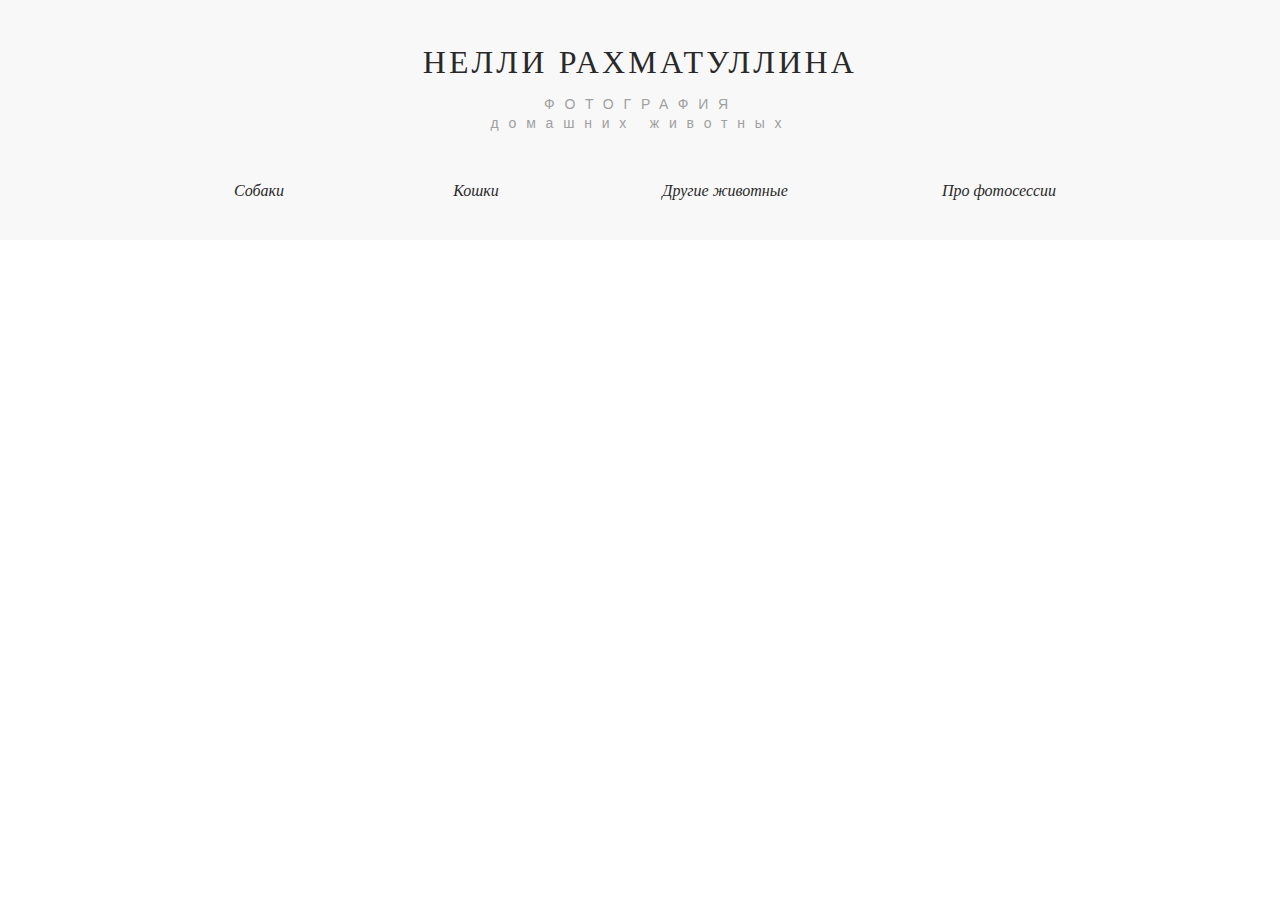
==== index.html @ 31e3484d "Add files via upload" ====
<!DOCTYPE html>
<html lang="RU">
	<head>
		<meta charset="UTF-8">
		<title>Фотография домашних животных | Фотограф Нелли Рахматуллина</title>
		<link rel="stylesheet" href="style.css">
		<link rel="icon" type="image" href="favicon.ico">
		<script src="script.js"></script>
	</head>
	<body>
		<div class="site-container">
			<header class="header">
				<div сlass="header-row-1">
					<h1>
						<a href="https://nellyfotoufa.wixsite.com/website" target="_self">НЕЛЛИ РАХМАТУЛЛИНА</a>
					</h1>
				</div>
				<div class="header-row-2-3">
					<p class="header-paragraph">
						<a href="https://nellyfotoufa.wixsite.com/website" target="_self">ФОТОГРАФИЯ </br> домашних животных</a>
					</p>
				</div>
				<div class="menu">
					<nav>
						<ul>
							<li class="menu-dogs">
								<p class="menu-item">
									<a href="https://nellyfotoufa.wixsite.com/website/dogs" target="_self">Собаки</a>
								</p>
							</li>
							<li class="menu-cats">
								<p class="menu-item">
									<a href="https://nellyfotoufa.wixsite.com/website/cats" target="_self">Кошки</a>
								</p>
							</li>
							<li class="menu-otheranimals">
								<p class="menu-item">
									<a href="https://nellyfotoufa.wixsite.com/website/otheranimals" target="_self">Другие животные</a>
								</p>
							</li>
							<li class="menu-about">
								<p class="menu-item">
									<a href="https://nellyfotoufa.wixsite.com/website/about" target="_self">Про фотосессии</a>
								</p>
							</li>
						</ul>
					</nav>
				</div>
			</header>
			<div class="pages-container">
				<div class="gallery">
					
				</div>
			</div>
		</div>  			
	</body>
</html>
---- style.css ----
html {
	display: block;
	height:100%;
	--site-width: 980px;
    --above-all-z-index: 100000;
    --portals-z-index: 100001;
    --minViewportSize: 320;
    --maxViewportSize: 1920;
}
body {
	display: block;
	overflow-x: auto;
	overflow-y: scroll;
	height: 100%;
	margin: 0;
	padding: 0;
	border: 0;
	outline: 0;
	vertical-align: baseline;
	background: transparent;
}
.site-container {
	position: relative;
	display: block;
}
.header {
	left: 0;
	margin-left: 0;
	padding-top: 40px;
	width: 100%;
	height: auto;
	min-width: 980px;
	display: block;
	position: relative;
	background-color: rgba(207,207,207,0.15);
}
.header-row-1 {
	height: auto;
	width: 592px;
	position: relative;
	margin:34px 0px 19px calc((100% - 980px)*0.5);
	left: 194px; 
}
h1 {
	text-align: center;
	margin:0;
	line-height: normal;
	letter-spacing: 0.1em;
	font: normal normal normal 32px/1.4em georgia,palatino,'book antiqua','palatino linotype',serif;
	color: rgb(41,41,41);
}
.header-row-2-3 {
	height: auto;
	width: 574px;
	position: relative;
	margin: 10px 0px 20px calc((100% - 980px) * 0.5);
	left: 204px;
}
.header-paragraph {
	color: rgb(160,160,159);
	text-align: center;
	font-size: 14px;
	margin:0;
	line-height: normal;
	letter-spacing: normal;
	font: normal normal normal 14px/1.4em 'open sans',sans-serif;
	letter-spacing: 0.7em;
}
a {
	cursor: pointer;
	text-decoration: none;
	color: inherit;
}
.menu {
	position: relative;
	width: 980px;
	height: 41px;
	padding-bottom: 45.016px;
	margin: 0px 0px 30px calc((100% - 980px) * 0.5);
	direction: ltr;
	overflow-x: visible;
	font: italic normal normal 16px/1.4em 'eb garamond',serif;

}
.nav {
	display: flex;
	position: absolute;
	flex-direction: column;
	height: 100%;
	width: 100%;
}
ul {
	text-align: center;
	display: block;
	list-style: none;
	margin-block-start: 1em;
	margin-block-end: 1em;
	margin-inline-start: 0px;
	margin-inline-end: 0px;
	padding-inline-start:  40px;
	padding: 0;
}
.menu-dogs {
	width: 216px;
	height: 41px;
	position: relative;
	box-sizing: border-box;
	overflow: visible;
	visibility: inherit;
	display: inline-block;
	text-align: center;
}
.menu-cats {
	width: 210px;
	height: 41px;
	position: relative;
	box-sizing: border-box;
	overflow: visible;
	visibility: inherit;
	display: inline-block;
	text-align: center;
}
.menu-otheranimals {
	width: 280px;
	height: 41px;
	position: relative;
	box-sizing: border-box;
	overflow: visible;
	visibility: inherit;
	display: inline-block;
	text-align: center;
}
.menu-about {
	width: 260px;
	height: 41px;
	position: relative;
	box-sizing: border-box;
	overflow: visible;
	visibility: inherit;
	display: inline-block;
	text-align: center;
}
.menu-item {
	display: inline-block;
	padding: 0 10px;
	color: rgb(41, 41, 41);
	line-height: 41px;
}
.pages-container {
	display: block;
	margin-top: 0;
	margin-bottom: 0;
	position: relative;
	left: 0;
	margin-left: 0;
	margin-right: 0;
	width: 100%;
	min-width: 980px;
	overflow-x: clip;
	border: 0;
}
.gallery {
	position: relative;
	margin: 29px 0px 0 calc((100%-980px)*0,5);
	left: -168px;
	width: 1177px;
}
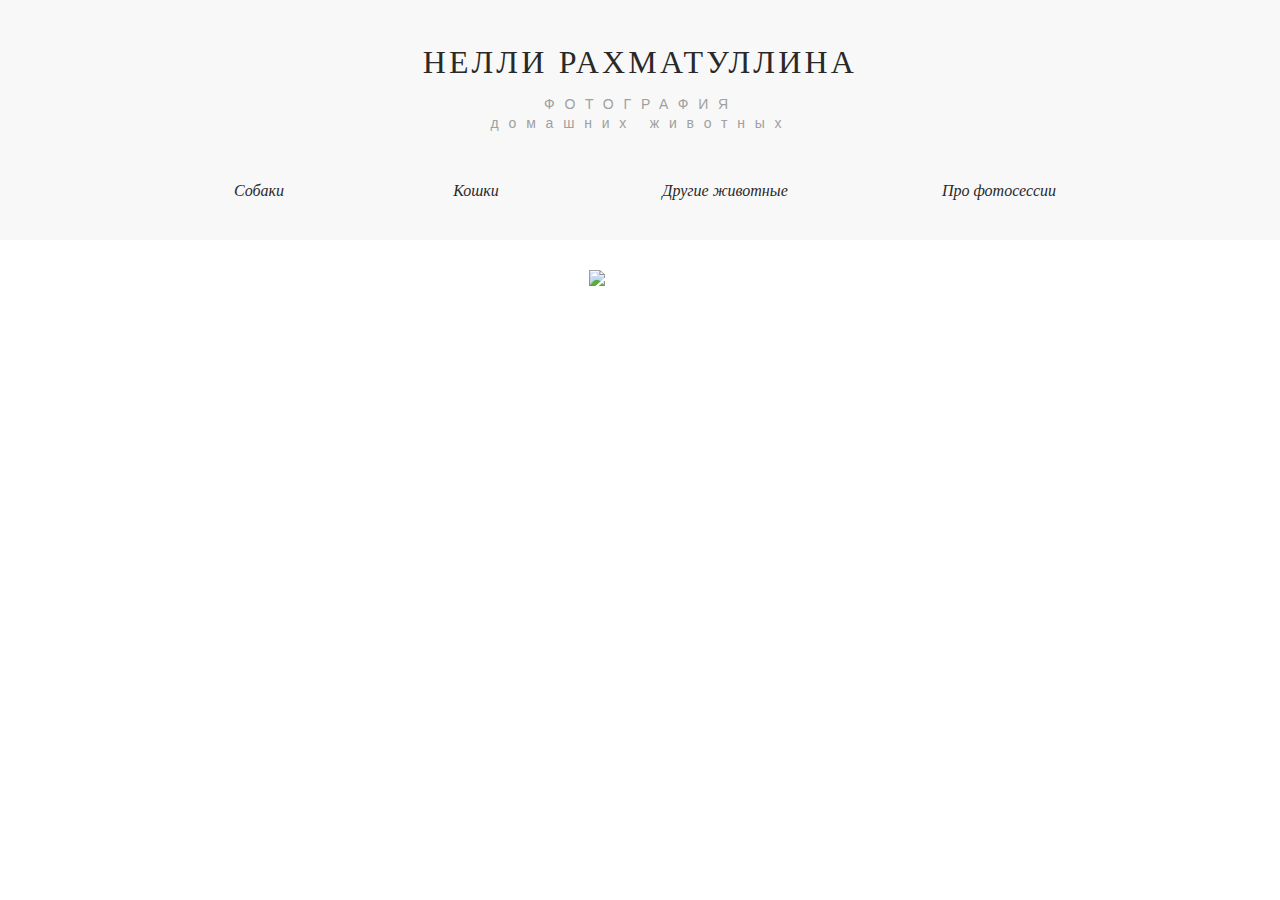
==== commit eba36b70: "Add files via upload" ====
--- a/index.html
+++ b/index.html
@@ -49,7 +49,12 @@
 			</header>
 			<div class="pages-container">
 				<div class="gallery">
-					
+					<div class="gallery-photo-1">
+						<img src="img/handler-miniature.jpg">
+					</div>
+					<div class="gallery-photo-2">
+						<img src="img/cat1-miniature.jpg">
+					</div>
 				</div>
 			</div>
 		</div>  			
--- a/style.css
+++ b/style.css
@@ -164,4 +164,45 @@
 	margin: 29px 0px 0 calc((100%-980px)*0,5);
 	left: -168px;
 	width: 1177px;
+}
+.gallery-photo-1 {
+	width: 747px;
+	height: 560px;
+	display: block;
+	background-size: cover;
+	background-repeat: no-repeat;
+	background-position: 50%;
+	object-fit:cover;
+	position:absolute;
+	top: 0;
+	left: 0;
+	margin: 0;
+	overflow: hidden;
+	border-radius: 0;
+	padding: 0;
+	border: 0;
+	outline: 0;
+	vertical-align: baseline;
+	background: transparent;
+}
+.gallery-photo-2 {
+	width: 419px;
+	height: 560px;
+	display: block;
+	background-size: cover;
+	background-repeat: no-repeat;
+	background-position: 50%;
+	object-fit:cover;
+	position:absolute;
+	top: 0;
+	left: 757px;
+	right: auto;
+	margin: 0;
+	overflow: hidden;
+	border-radius: 0;
+	padding: 0;
+	border: 0;
+	outline: 0;
+	vertical-align: baseline;
+	background: transparent;
 }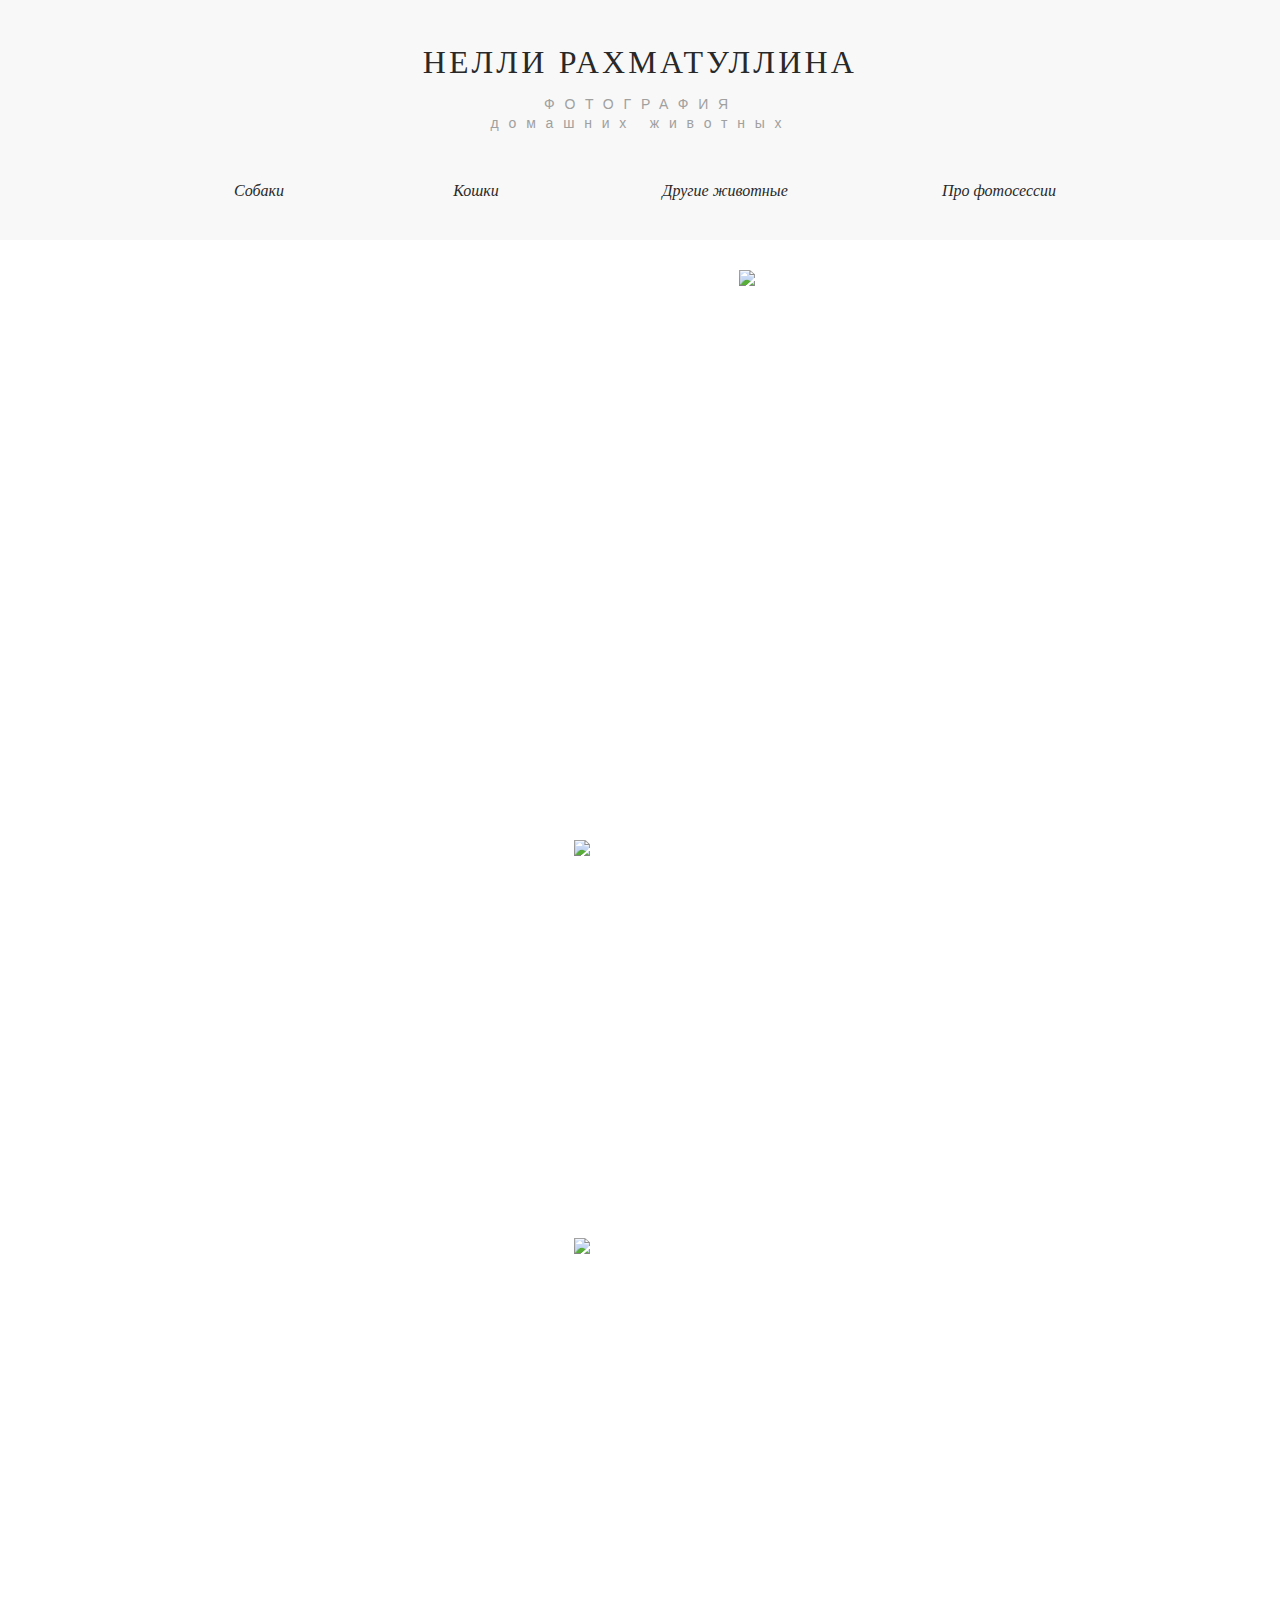
==== commit 0f705391: "Add files via upload" ====
--- a/index.html
+++ b/index.html
@@ -55,6 +55,27 @@
 					<div class="gallery-photo-2">
 						<img src="img/cat1-miniature.jpg">
 					</div>
+					<div class="gallery-photo-3">
+						<img src="img/cat2-miniature.jpg">
+					</div>
+					<div class="gallery-photo-4">
+						<img src="img/dog1-miniature.jpg">
+					</div>
+					<div class="gallery-photo-5">
+						<img src="img/yorik-miniature.jpg">
+					</div>
+					<div class="gallery-photo-6">
+						<img src="img/girl-and-dog-miniature.jpg">
+					</div>
+					<div class="gallery-photo-7">
+						<img src="img/puppy-miniature.jpg">
+					</div>
+					<div class="gallery-photo-8">
+						<img src="img/chicken-miniature.jpg">
+					</div>
+					<div class="gallery-photo-9">
+						<img src="img/mouse-miniature.jpg">
+					</div>
 				</div>
 			</div>
 		</div>  			
--- a/style.css
+++ b/style.css
@@ -160,12 +160,15 @@
 	border: 0;
 }
 .gallery {
-	position: relative;
-	margin: 29px 0px 0 calc((100%-980px)*0,5);
+	display: block;
+	position: relative;
+	margin: 29px 0px 0 calc((100% - 980px) * 0.5);
 	left: -168px;
 	width: 1177px;
+	height: 2596px;
 }
 .gallery-photo-1 {
+	display: block;
 	width: 747px;
 	height: 560px;
 	display: block;
@@ -186,6 +189,7 @@
 	background: transparent;
 }
 .gallery-photo-2 {
+	display: block;
 	width: 419px;
 	height: 560px;
 	display: block;
@@ -205,4 +209,92 @@
 	outline: 0;
 	vertical-align: baseline;
 	background: transparent;
+}
+.gallery-photo-3 {
+	display: block;
+	width: 582px;
+	height: 388px;
+	display: block;
+	background-size: cover;
+	background-repeat: no-repeat;
+	background-position: 50%;
+	object-fit:cover;
+	position:absolute;
+	top: 570px;
+	left: 0;
+	right: auto;
+	margin: 0;
+	overflow: hidden;
+	border-radius: 0;
+	padding: 0;
+	border: 0;
+	outline: 0;
+	vertical-align: baseline;
+	background: transparent;
+}
+.gallery-photo-4 {
+	display: block;
+	width: 585px;
+	height: 388px;
+	display: block;
+	background-size: cover;
+	background-repeat: no-repeat;
+	background-position: 50%;
+	object-fit:cover;
+	position:absolute;
+	top: 570px;
+	left: 592px;
+	right: auto;
+	margin: 0;
+	overflow: hidden;
+	border-radius: 0;
+	padding: 0;
+	border: 0;
+	outline: 0;
+	vertical-align: baseline;
+	background: transparent;
+}
+.gallery-photo-5 {
+	display: block;
+	width: 549px;
+	height: 411px;
+	display: block;
+	background-size: cover;
+	background-repeat: no-repeat;
+	background-position: 50%;
+	object-fit:cover;
+	position:absolute;
+	top: 968px;
+	left: 592px;
+	right: auto;
+	margin: 0;
+	overflow: hidden;
+	border-radius: 0;
+	padding: 0;
+	border: 0;
+	outline: 0;
+	vertical-align: baseline;
+	background: transparent;
+}
+.gallery-photo-6 {
+	display: block;
+	width: 585px;
+	height: 388px;
+	display: block;
+	background-size: cover;
+	background-repeat: no-repeat;
+	background-position: 50%;
+	object-fit:cover;
+	position:absolute;
+	top: 570px;
+	left: 592px;
+	right: auto;
+	margin: 0;
+	overflow: hidden;
+	border-radius: 0;
+	padding: 0;
+	border: 0;
+	outline: 0;
+	vertical-align: baseline;
+	background: transparent;
 }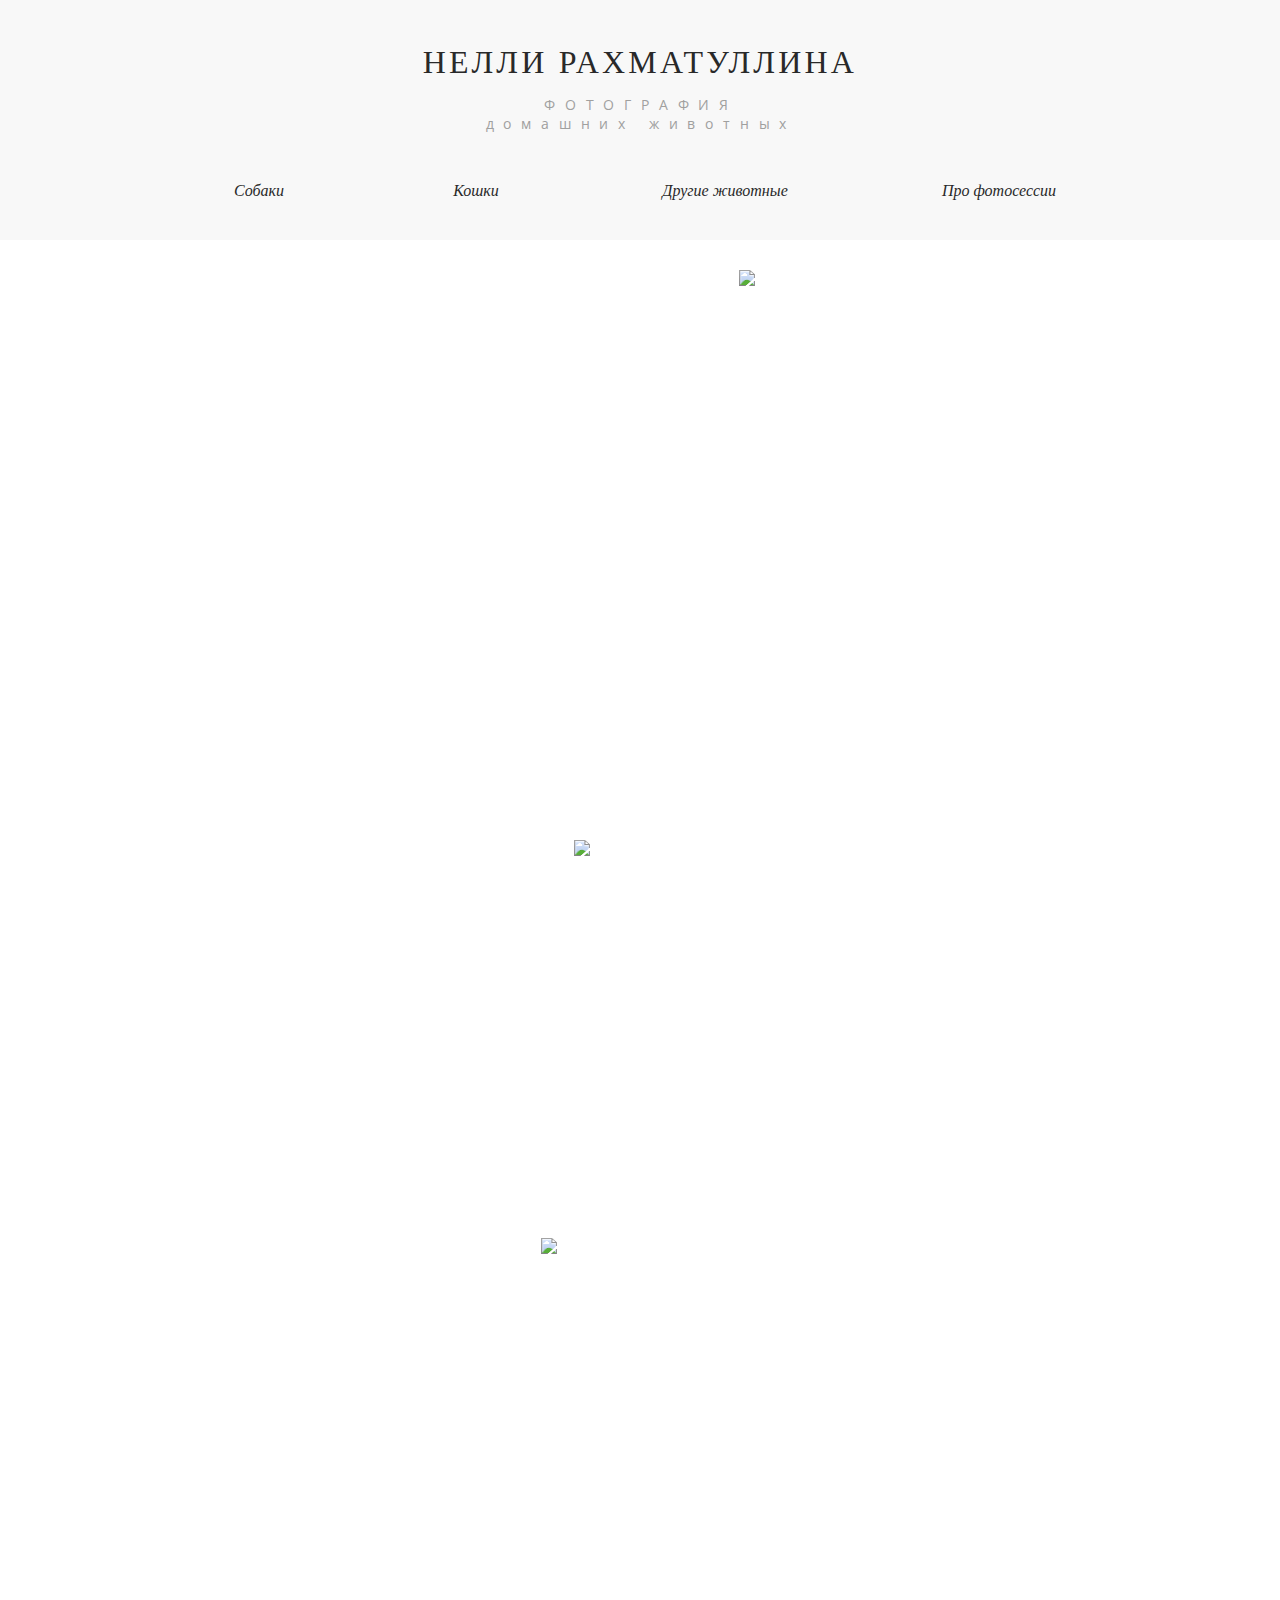
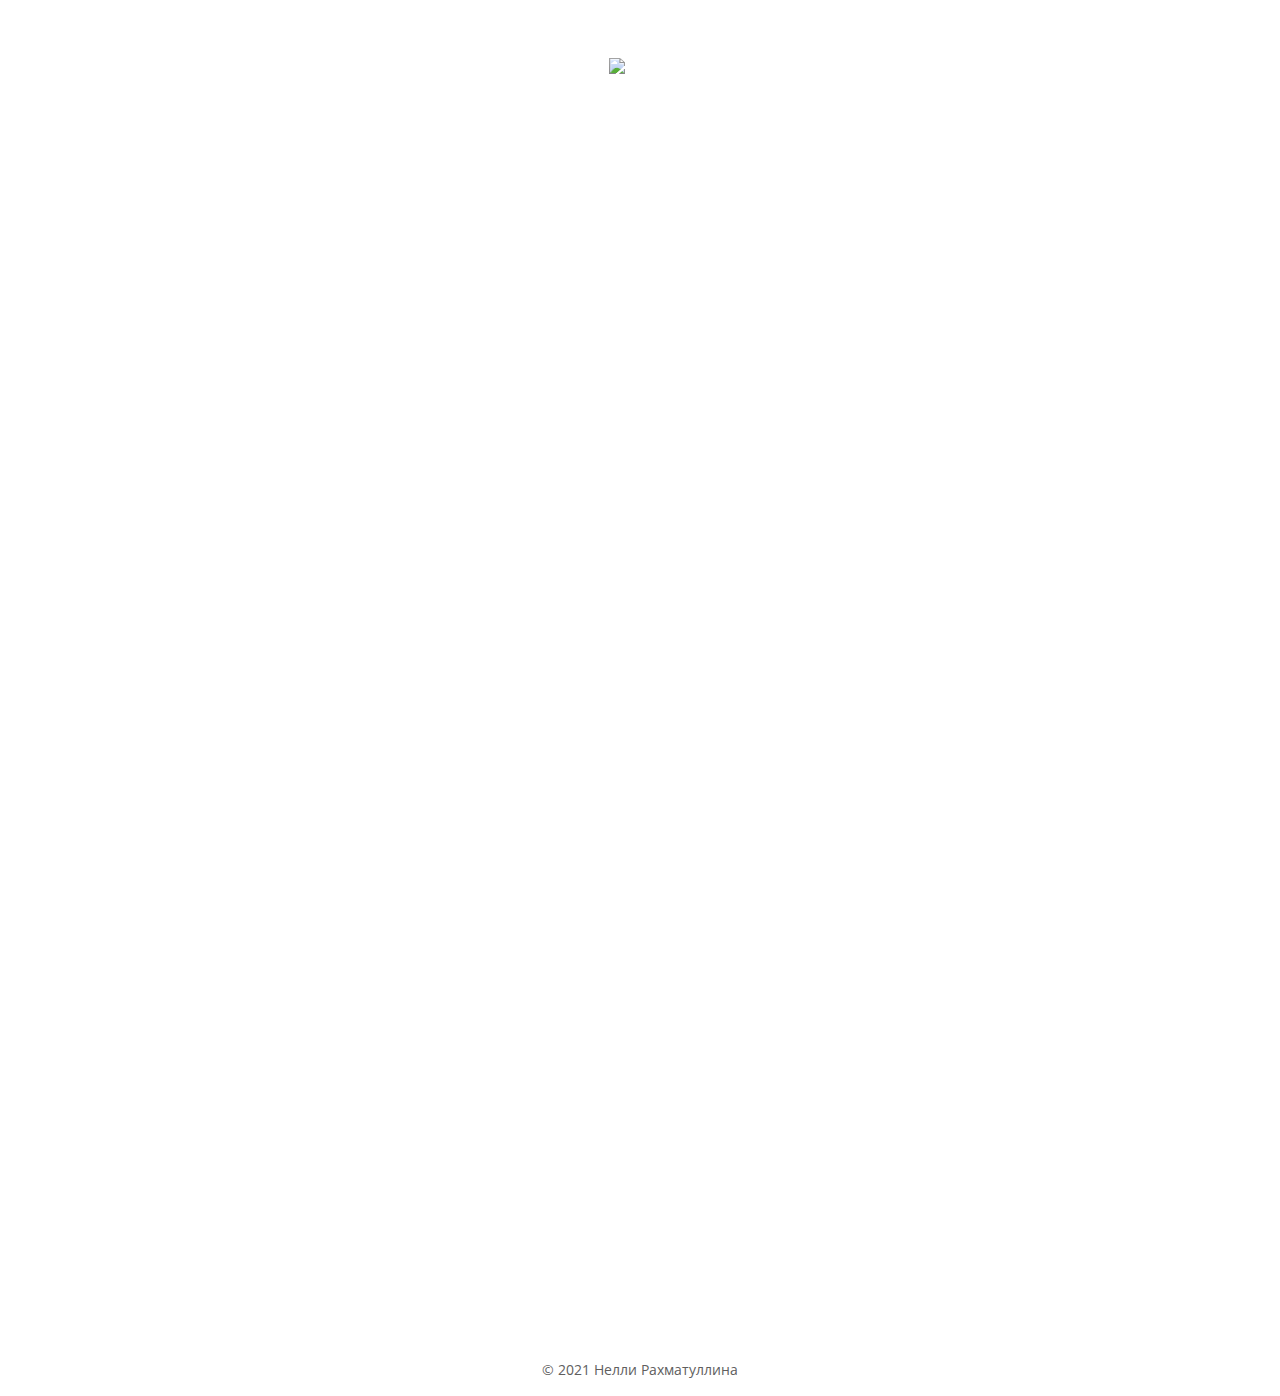
==== commit 5dae7818: "Add files via upload" ====
--- a/index.html
+++ b/index.html
@@ -4,6 +4,7 @@
 		<meta charset="UTF-8">
 		<title>Фотография домашних животных | Фотограф Нелли Рахматуллина</title>
 		<link rel="stylesheet" href="style.css">
+		<link href='https://fonts.googleapis.com/css?family=Open+Sans:400,600,300' rel='stylesheet' type='text/css'>
 		<link rel="icon" type="image" href="favicon.ico">
 		<script src="script.js"></script>
 	</head>
@@ -78,6 +79,11 @@
 					</div>
 				</div>
 			</div>
-		</div>  			
+		</div>
+		<footer>
+			<div class="footer-block">
+				<p class="signature">© 2021 Нелли Рахматуллина</p>
+			</div>
+		</footer> 			
 	</body>
 </html>--- a/style.css
+++ b/style.css
@@ -265,7 +265,7 @@
 	object-fit:cover;
 	position:absolute;
 	top: 968px;
-	left: 592px;
+	left: 0;
 	right: auto;
 	margin: 0;
 	overflow: hidden;
@@ -278,23 +278,109 @@
 }
 .gallery-photo-6 {
 	display: block;
-	width: 585px;
-	height: 388px;
-	display: block;
-	background-size: cover;
-	background-repeat: no-repeat;
-	background-position: 50%;
-	object-fit:cover;
-	position:absolute;
-	top: 570px;
-	left: 592px;
-	right: auto;
-	margin: 0;
-	overflow: hidden;
-	border-radius: 0;
-	padding: 0;
-	border: 0;
-	outline: 0;
-	vertical-align: baseline;
-	background: transparent;
+	width: 618px;
+	height: 411px;
+	display: block;
+	background-size: cover;
+	background-repeat: no-repeat;
+	background-position: 50%;
+	object-fit:cover;
+	position:absolute;
+	top: 968px;
+	left: 559px;
+	right: auto;
+	margin: 0;
+	overflow: hidden;
+	border-radius: 0;
+	padding: 0;
+	border: 0;
+	outline: 0;
+	vertical-align: baseline;
+	background: transparent;
+}
+.gallery-photo-7 {
+	display: block;
+	width: 617px;
+	height: 411px;
+	display: block;
+	background-size: cover;
+	background-repeat: no-repeat;
+	background-position: 50%;
+	object-fit:cover;
+	position:absolute;
+	top: 1388px;
+	left: 0;
+	right: auto;
+	margin: 0;
+	overflow: hidden;
+	border-radius: 0;
+	padding: 0;
+	border: 0;
+	outline: 0;
+	vertical-align: baseline;
+	background: transparent;
+}
+.gallery-photo-8 {
+	display: block;
+	width: 550px;
+	height: 627px;
+	display: block;
+	background-size: cover;
+	background-repeat: no-repeat;
+	background-position: 50%;
+	object-fit:cover;
+	position:absolute;
+	top: 1388px;
+	left: 627px;
+	right: auto;
+	margin: 0;
+	overflow: hidden;
+	border-radius: 0;
+	padding: 0;
+	border: 0;
+	outline: 0;
+	vertical-align: baseline;
+	background: transparent;
+}
+.gallery-photo-9 {
+	display: block;
+	width: 1177px;
+	height: 786px;
+	display: block;
+	background-size: cover;
+	background-repeat: no-repeat;
+	background-position: 50%;
+	object-fit:cover;
+	position:absolute;
+	top: 1809px;
+	left: 627;
+	right: auto;
+	margin: 0;
+	overflow: hidden;
+	border-radius: 0;
+	padding: 0;
+	border: 0;
+	outline: 0;
+	vertical-align: baseline;
+	background: transparent;
+}
+.footer-block {
+	display: block;
+	position: relative;
+	top: 0;
+	right: 0;
+	bottom: 0;
+	left: 0;
+	width: 980px;
+	height: 116px;
+	margin-left: calc((100% - var(--site-width)) / 2)
+}
+.signature {
+	text-align: center;
+	font-family: 'Open Sans';
+	font-size: 14px;
+	font-weight: normal;
+	font-style: normal;
+	color: rgb(96,94,94);
+	padding-top: 80px;
 }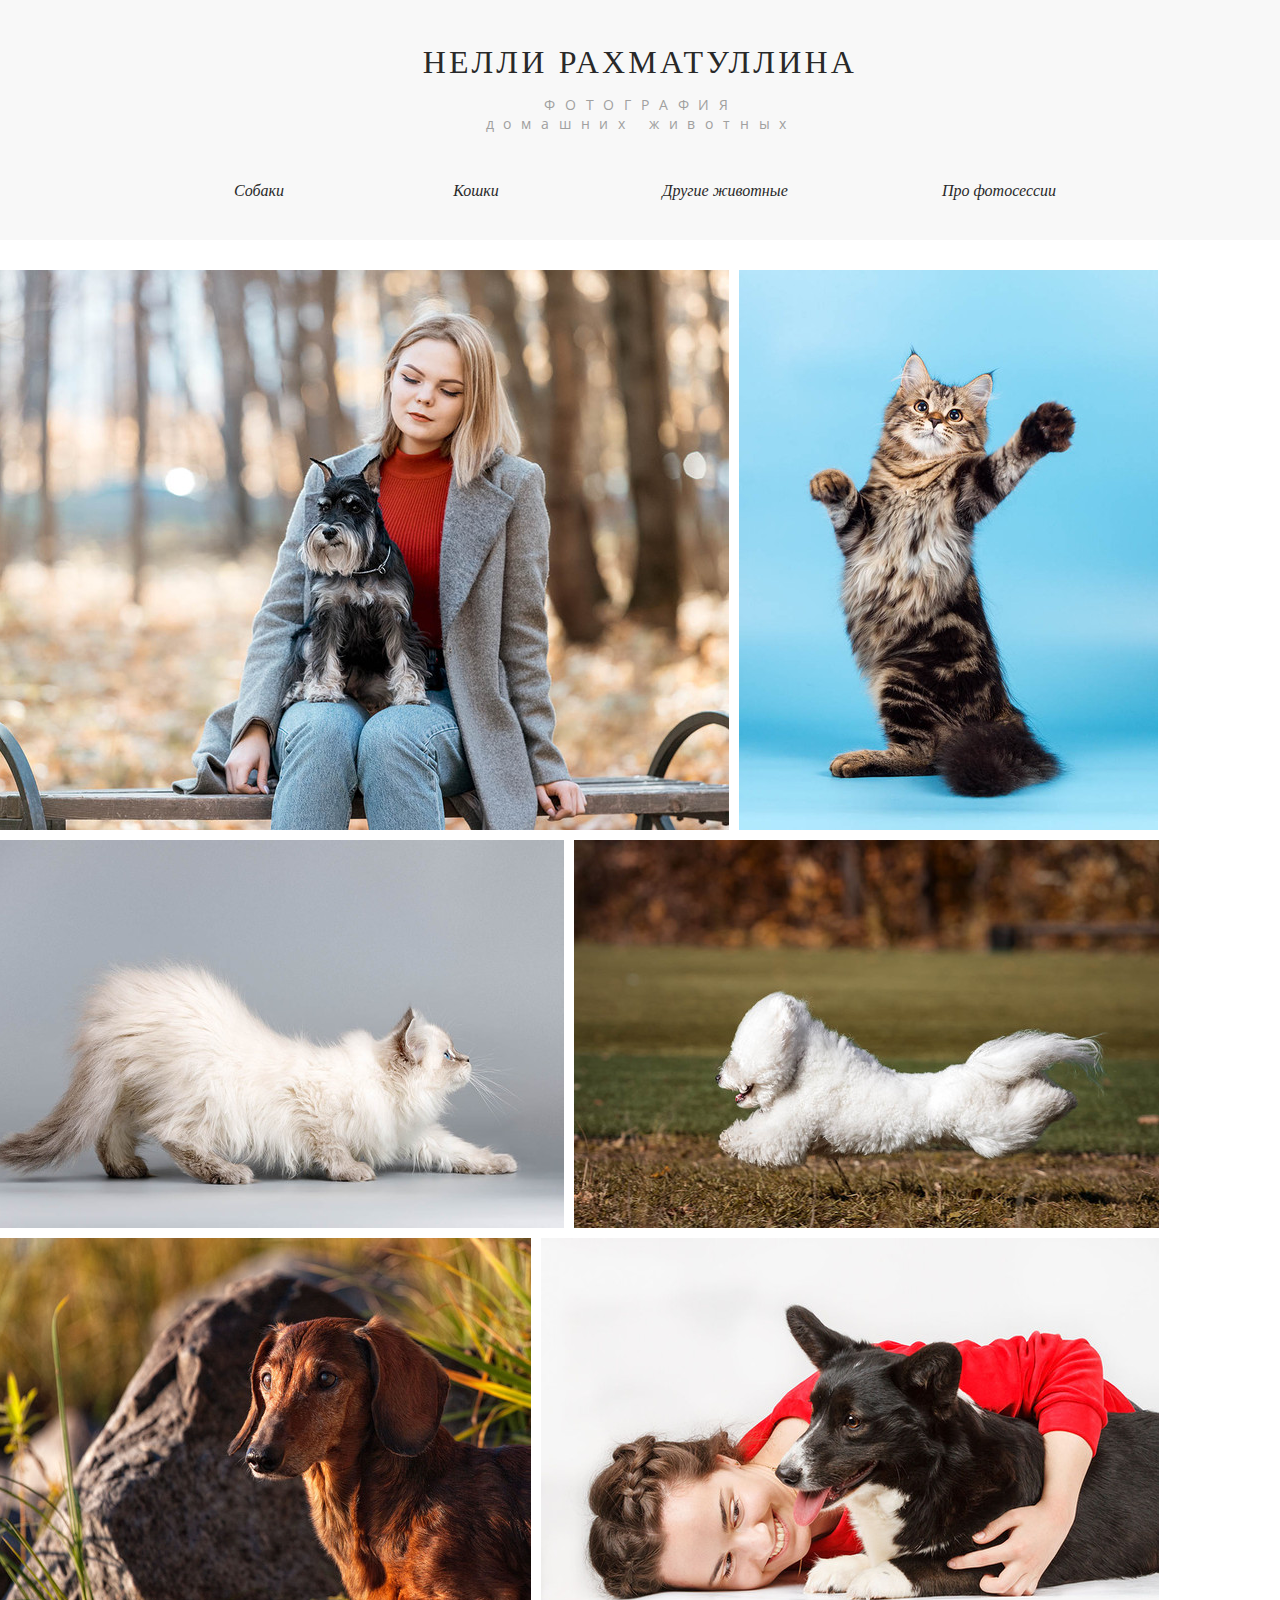
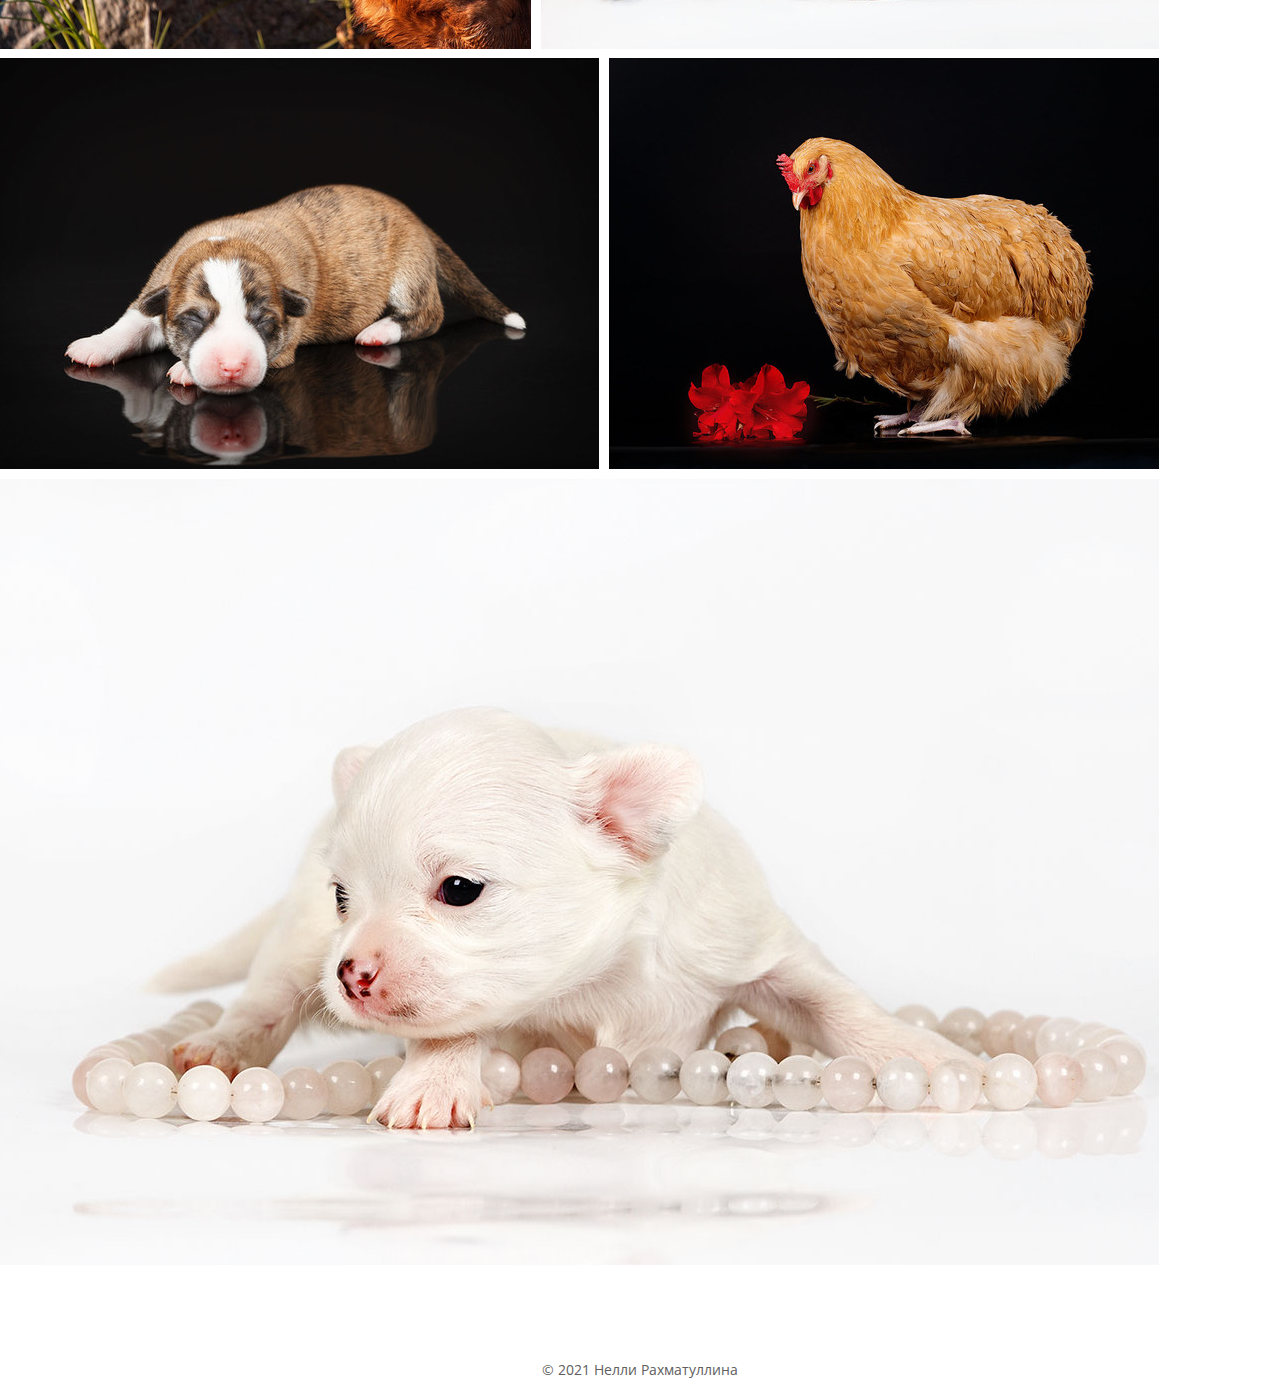
==== commit ab6fba91: "Add files via upload" ====
--- a/index.html
+++ b/index.html
@@ -51,31 +51,31 @@
 			<div class="pages-container">
 				<div class="gallery">
 					<div class="gallery-photo-1">
-						<img src="img/handler-miniature.jpg">
+						<img src="handler-miniature.jpg">
 					</div>
 					<div class="gallery-photo-2">
-						<img src="img/cat1-miniature.jpg">
+						<img src="cat1-miniature.jpg">
 					</div>
 					<div class="gallery-photo-3">
-						<img src="img/cat2-miniature.jpg">
+						<img src="cat2-miniature.jpg">
 					</div>
 					<div class="gallery-photo-4">
-						<img src="img/dog1-miniature.jpg">
+						<img src="dog1-miniature.jpg">
 					</div>
 					<div class="gallery-photo-5">
-						<img src="img/yorik-miniature.jpg">
+						<img src="yorik-miniature.jpg">
 					</div>
 					<div class="gallery-photo-6">
-						<img src="img/girl-and-dog-miniature.jpg">
+						<img src="girl-and-dog-miniature.jpg">
 					</div>
 					<div class="gallery-photo-7">
-						<img src="img/puppy-miniature.jpg">
+						<img src="puppy-miniature.jpg">
 					</div>
 					<div class="gallery-photo-8">
-						<img src="img/chicken-miniature.jpg">
+						<img src="chicken-miniature.jpg">
 					</div>
 					<div class="gallery-photo-9">
-						<img src="img/mouse-miniature.jpg">
+						<img src="mouse-miniature.jpg">
 					</div>
 				</div>
 			</div>
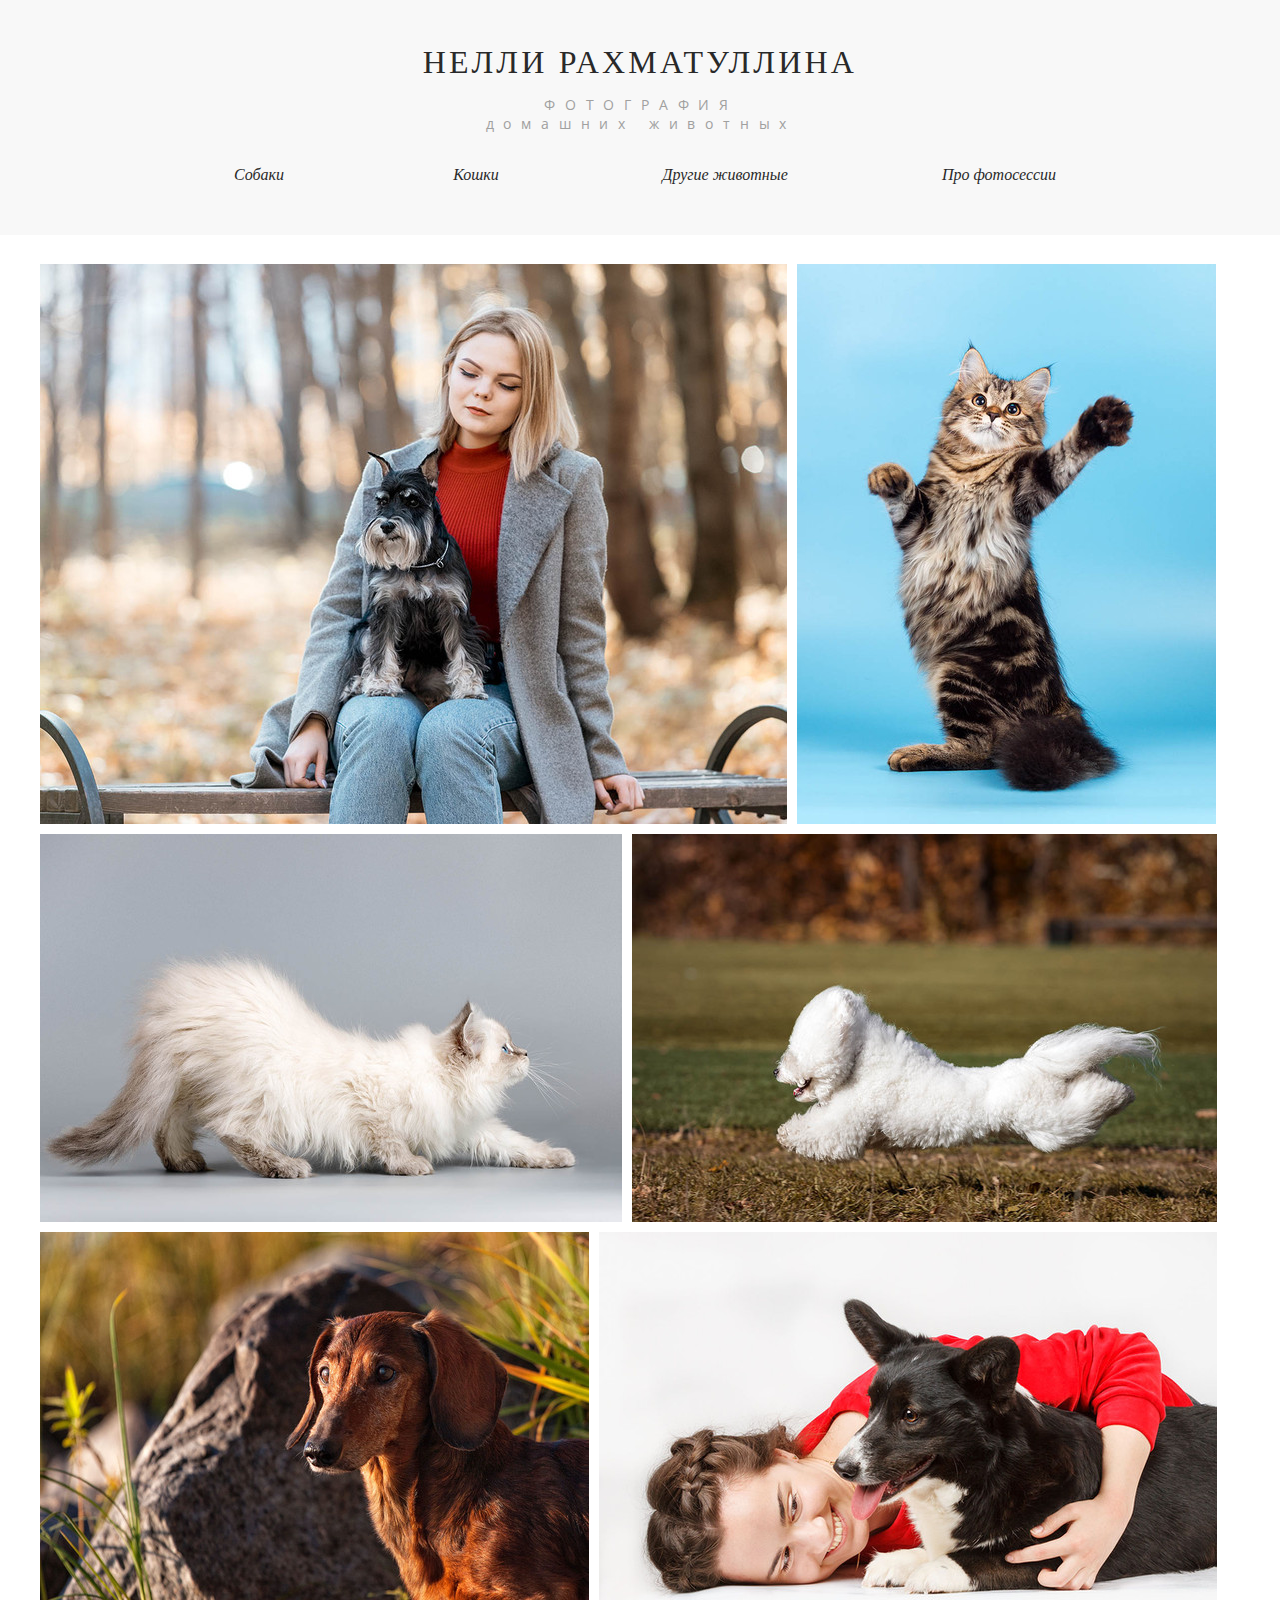
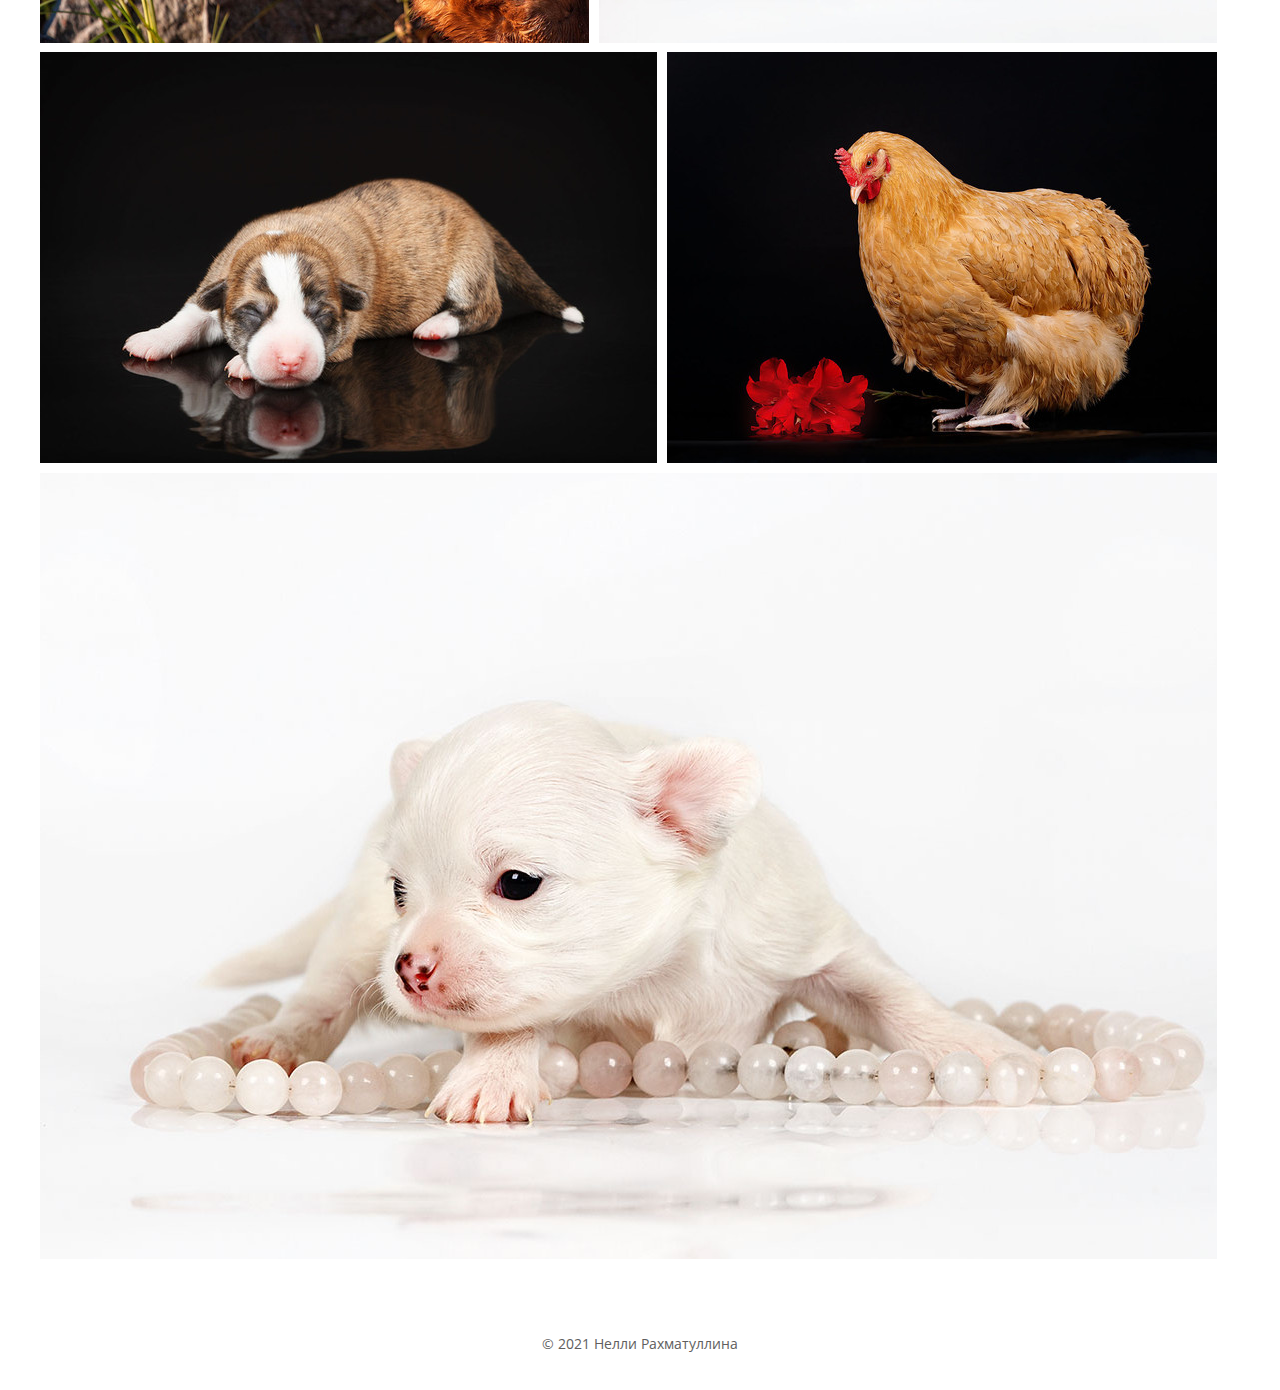
==== commit 8a71b03d: "2 страница, исправил хэдер" ====
--- a/index.html
+++ b/index.html
@@ -22,26 +22,26 @@
 					</p>
 				</div>
 				<div class="menu">
-					<nav>
-						<ul>
+					<nav class="nav">
+						<ul class="ul">
 							<li class="menu-dogs">
 								<p class="menu-item">
-									<a href="https://nellyfotoufa.wixsite.com/website/dogs" target="_self">Собаки</a>
+									<a href="dogs.html" target="_self">Собаки</a>
 								</p>
 							</li>
 							<li class="menu-cats">
 								<p class="menu-item">
-									<a href="https://nellyfotoufa.wixsite.com/website/cats" target="_self">Кошки</a>
+									<a href="cats.html" target="_self">Кошки</a>
 								</p>
 							</li>
 							<li class="menu-otheranimals">
 								<p class="menu-item">
-									<a href="https://nellyfotoufa.wixsite.com/website/otheranimals" target="_self">Другие животные</a>
+									<a href="otheranimals.html" target="_self">Другие животные</a>
 								</p>
 							</li>
 							<li class="menu-about">
 								<p class="menu-item">
-									<a href="https://nellyfotoufa.wixsite.com/website/about" target="_self">Про фотосессии</a>
+									<a href="about.html" target="_self">Про фотосессии</a>
 								</p>
 							</li>
 						</ul>
@@ -51,39 +51,39 @@
 			<div class="pages-container">
 				<div class="gallery">
 					<div class="gallery-photo-1">
-						<img src="handler-miniature.jpg">
+						<img src="images/handler-miniature.jpg">
 					</div>
 					<div class="gallery-photo-2">
-						<img src="cat1-miniature.jpg">
+						<img src="images/cat1-miniature.jpg">
 					</div>
 					<div class="gallery-photo-3">
-						<img src="cat2-miniature.jpg">
+						<img src="images/cat2-miniature.jpg">
 					</div>
 					<div class="gallery-photo-4">
-						<img src="dog1-miniature.jpg">
+						<img src="images/dog1-miniature.jpg">
 					</div>
 					<div class="gallery-photo-5">
-						<img src="yorik-miniature.jpg">
+						<img src="images/yorik-miniature.jpg">
 					</div>
 					<div class="gallery-photo-6">
-						<img src="girl-and-dog-miniature.jpg">
+						<img src="images/girl-and-dog-miniature.jpg">
 					</div>
 					<div class="gallery-photo-7">
-						<img src="puppy-miniature.jpg">
+						<img src="images/puppy-miniature.jpg">
 					</div>
 					<div class="gallery-photo-8">
-						<img src="chicken-miniature.jpg">
+						<img src="images/chicken-miniature.jpg">
 					</div>
 					<div class="gallery-photo-9">
-						<img src="mouse-miniature.jpg">
+						<img src="images/mouse-miniature.jpg">
 					</div>
 				</div>
 			</div>
-		</div>
-		<footer>
-			<div class="footer-block">
-				<p class="signature">© 2021 Нелли Рахматуллина</p>
-			</div>
-		</footer> 			
+			<footer>
+				<div class="footer-block">
+					<p class="signature">© 2021 Нелли Рахматуллина</p>
+				</div>
+			</footer>
+		</div>		
 	</body>
 </html>--- a/style.css
+++ b/style.css
@@ -27,6 +27,7 @@
 	left: 0;
 	margin-left: 0;
 	padding-top: 40px;
+	padding-bottom: 10px;
 	width: 100%;
 	height: auto;
 	min-width: 980px;
@@ -75,7 +76,6 @@
 	position: relative;
 	width: 980px;
 	height: 41px;
-	padding-bottom: 45.016px;
 	margin: 0px 0px 30px calc((100% - 980px) * 0.5);
 	direction: ltr;
 	overflow-x: visible;
@@ -88,16 +88,16 @@
 	flex-direction: column;
 	height: 100%;
 	width: 100%;
-}
-ul {
+	top: 0;
+	right: 0;
+	left: 0;
+	bottom: 0;
+}
+.ul {
 	text-align: center;
 	display: block;
 	list-style: none;
-	margin-block-start: 1em;
-	margin-block-end: 1em;
-	margin-inline-start: 0px;
-	margin-inline-end: 0px;
-	padding-inline-start:  40px;
+	margin: 0;
 	padding: 0;
 }
 .menu-dogs {
@@ -145,6 +145,7 @@
 	padding: 0 10px;
 	color: rgb(41, 41, 41);
 	line-height: 41px;
+	margin: 0;
 }
 .pages-container {
 	display: block;
@@ -163,7 +164,7 @@
 	display: block;
 	position: relative;
 	margin: 29px 0px 0 calc((100% - 980px) * 0.5);
-	left: -168px;
+	left: -110px;
 	width: 1177px;
 	height: 2596px;
 }
@@ -382,5 +383,5 @@
 	font-weight: normal;
 	font-style: normal;
 	color: rgb(96,94,94);
-	padding-top: 80px;
+	padding-top: 60px;
 }